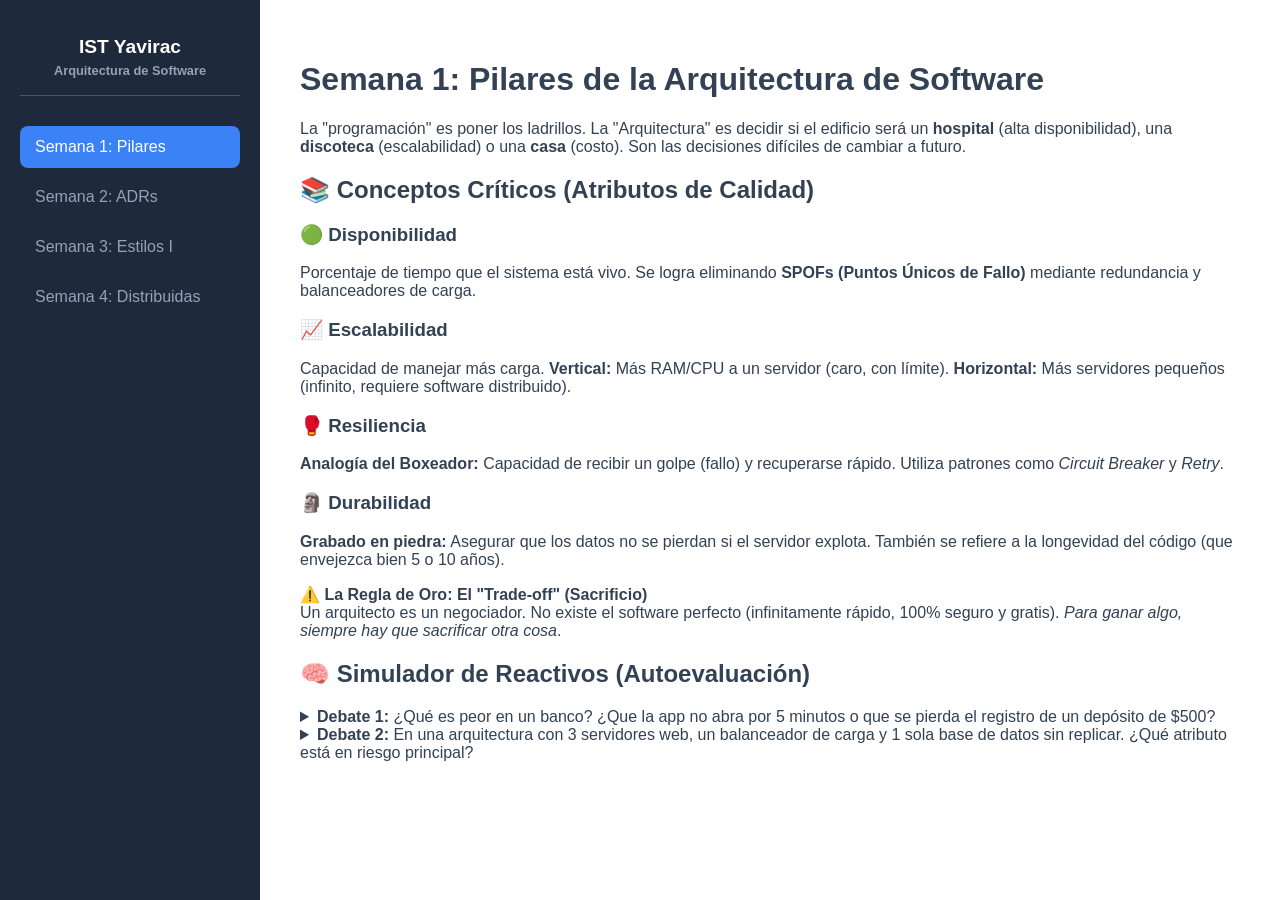
==== index.html @ a72ac3ec "Primera semana" ====
<!DOCTYPE html>
<html lang="es">

<head>
    <meta charset="UTF-8">
    <meta name="viewport" content="width=device-width, initial-scale=1.0">
    <title>Arquitectura de Software - IST Yavirac</title>
    <link rel="stylesheet" href="css/style.css">
</head>

<body>

    <div id="contenedor-sidebar"></div>

    <main class="contenido-principal" id="contenido-dinamico">
    </main>

    <script src="js/main.js"></script>
</body>

</html>
---- css/style.css ----
/* css/style.css */

:root {
    --bg-principal: #f4f6f9;
    --bg-sidebar: #1e293b;
    --texto-sidebar: #ffffff;
    --bg-contenido: #ffffff;
    --texto-principal: #334155;
    --color-primario: #3b82f6;
}

body {
    margin: 0;
    font-family: 'Segoe UI', Tahoma, Geneva, Verdana, sans-serif;
    background-color: var(--bg-principal);
    color: var(--texto-principal);
    display: flex;
    height: 100vh;
    overflow: hidden;
}

/* Estilos del Sidebar */
.sidebar {
    width: 260px;
    background-color: var(--bg-sidebar);
    color: var(--texto-sidebar);
    display: flex;
    flex-direction: column;
    padding: 20px;
    box-sizing: border-box;
    height: 100vh;
}

.sidebar h2 {
    font-size: 1.2rem;
    margin-bottom: 30px;
    text-align: center;
    border-bottom: 1px solid #475569;
    padding-bottom: 15px;
}

.menu-btn {
    background: none;
    border: none;
    color: #94a3b8;
    padding: 12px 15px;
    text-align: left;
    font-size: 1rem;
    cursor: pointer;
    border-radius: 8px;
    margin-bottom: 8px;
    transition: all 0.3s;
}

.menu-btn:hover,
.menu-btn.active {
    background-color: var(--color-primario);
    color: white;
}

/* Estilos del Área de Contenido */
.contenido-principal {
    flex: 1;
    padding: 40px;
    overflow-y: auto;
    background-color: var(--bg-contenido);
}

.seccion-semana {
    display: none;
}

.seccion-semana.active {
    display: block;
}
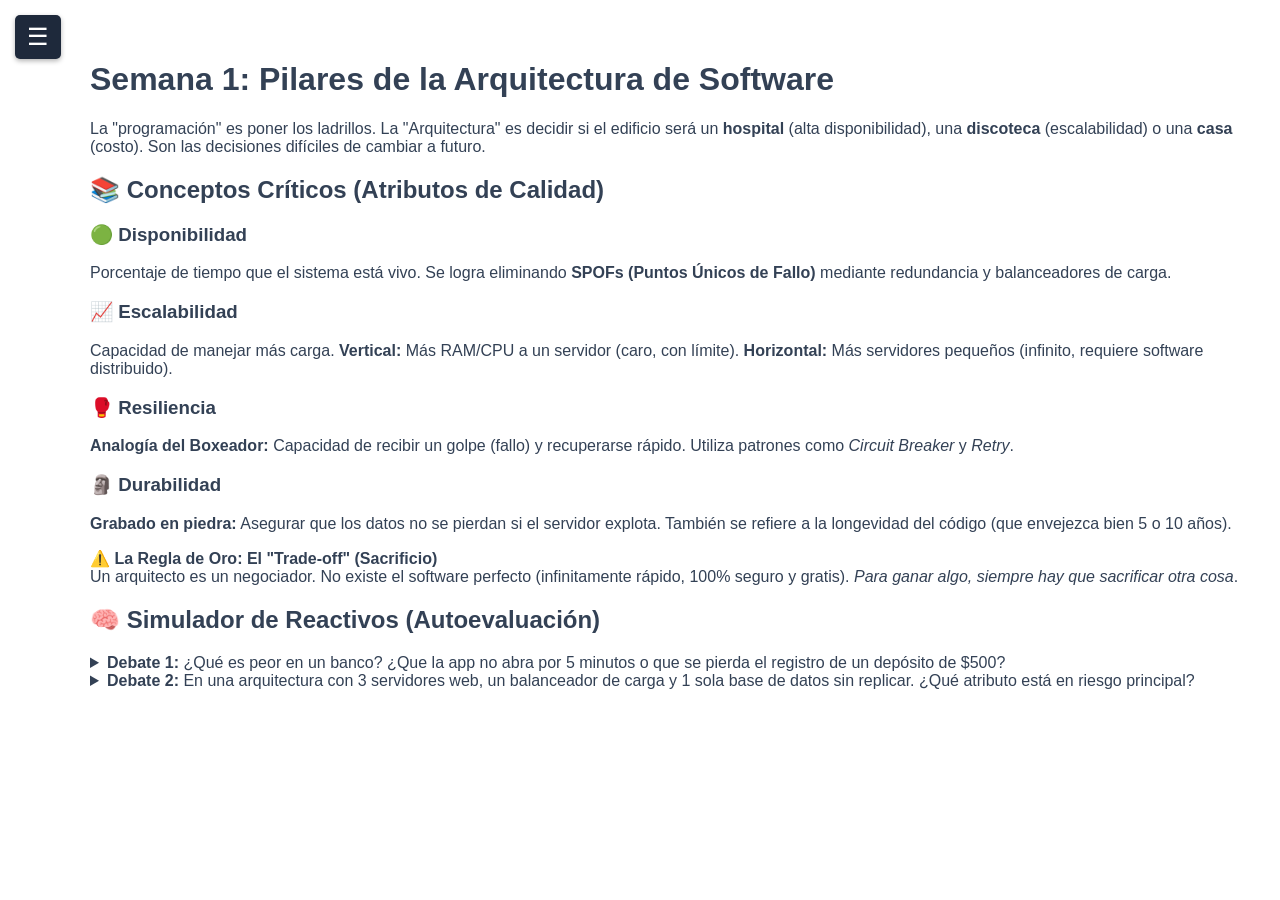
==== commit ca888886: "Act sidebar" ====
--- a/index.html
+++ b/index.html
@@ -9,9 +9,10 @@
 </head>
 
 <body>
-
+    <button id="btn-menu" class="btn-hamburguesa">☰</button>
+    
     <div id="contenedor-sidebar"></div>
-
+    
     <main class="contenido-principal" id="contenido-dinamico">
     </main>
 
--- a/css/style.css
+++ b/css/style.css
@@ -19,8 +19,15 @@
     overflow: hidden;
 }
 
-/* Estilos del Sidebar */
+/* =========================================
+   SIDEBAR (MENÚ LATERAL FLOTANTE)
+   ========================================= */
 .sidebar {
+    position: fixed;
+    /* 👈 Convertido en flotante: Ya no empuja al contenido principal */
+    top: 0;
+    left: -260px;
+    /* 👈 Inicia oculto a la izquierda por defecto */
     width: 260px;
     background-color: var(--bg-sidebar);
     color: var(--texto-sidebar);
@@ -29,6 +36,10 @@
     padding: 20px;
     box-sizing: border-box;
     height: 100vh;
+    z-index: 999;
+    /* Se sitúa por encima del contenido */
+    transition: left 0.3s ease-in-out;
+    /* Animación de deslizamiento suave */
 }
 
 .sidebar h2 {
@@ -58,10 +69,13 @@
     color: white;
 }
 
-/* Estilos del Área de Contenido */
+/* =========================================
+   ÁREA DE CONTENIDO PRINCIPAL
+   ========================================= */
 .contenido-principal {
     flex: 1;
-    padding: 40px;
+    /* 👈 Un colchón de 90px a la izquierda para que el botón estático no tape los títulos */
+    padding: 40px 40px 40px 90px;
     overflow-y: auto;
     background-color: var(--bg-contenido);
 }
@@ -72,4 +86,252 @@
 
 .seccion-semana.active {
     display: block;
+}
+
+/* =========================================
+   ESTILOS ESPECÍFICOS - SEMANA 2 (ADRs)
+   ========================================= */
+.adr-formato {
+    background-color: #ffffff;
+    border: 1px solid #cbd5e1;
+    border-radius: 8px;
+    padding: 20px;
+    margin-bottom: 30px;
+}
+
+.adr-seccion {
+    margin-bottom: 20px;
+    padding-left: 15px;
+    border-left: 3px solid #cbd5e1;
+}
+
+.adr-seccion:last-child {
+    margin-bottom: 0;
+}
+
+.adr-badge {
+    display: inline-block;
+    background-color: #e2e8f0;
+    color: #334155;
+    padding: 3px 10px;
+    border-radius: 4px;
+    font-size: 0.85rem;
+    font-weight: bold;
+    margin-bottom: 8px;
+}
+
+.adr-badge.decisivo {
+    background-color: #dbeafe;
+    color: #1d4ed8;
+    border-left: 3px solid #3b82f6;
+}
+
+.adr-real {
+    background-color: #f8fafc;
+    border: 1px dashed #94a3b8;
+    padding: 20px;
+    border-radius: 5px;
+}
+
+.adr-real h4 {
+    margin-top: 0;
+    color: #0f172a;
+}
+
+.adr-real h5 {
+    color: var(--color-primario);
+    margin-bottom: 5px;
+    border-bottom: 1px solid #e2e8f0;
+    padding-bottom: 5px;
+}
+
+/* =========================================
+   ESTILOS ESPECÍFICOS - SEMANA 3 (Estilos y Código)
+   ========================================= */
+.contenedor-tabla {
+    overflow-x: auto;
+    margin-bottom: 40px;
+}
+
+.tabla-arquitectura {
+    width: 100%;
+    border-collapse: collapse;
+    background-color: #ffffff;
+    border-radius: 8px;
+    overflow: hidden;
+    box-shadow: 0 1px 3px rgba(0, 0, 0, 0.1);
+}
+
+.tabla-arquitectura th,
+.tabla-arquitectura td {
+    padding: 15px;
+    text-align: left;
+    border-bottom: 1px solid #e2e8f0;
+}
+
+.tabla-arquitectura th {
+    background-color: #f8fafc;
+    font-weight: 600;
+    color: #475569;
+}
+
+.badge {
+    padding: 4px 8px;
+    border-radius: 12px;
+    font-size: 0.8rem;
+    font-weight: bold;
+}
+
+.badge.baja {
+    background-color: #dcfce7;
+    color: #166534;
+}
+
+.badge.media {
+    background-color: #fef08a;
+    color: #854d0e;
+}
+
+.badge.alta {
+    background-color: #fee2e2;
+    color: #991b1b;
+}
+
+.editor-codigo {
+    background-color: #1e1e1e;
+    border-radius: 8px;
+    overflow: hidden;
+    margin-top: 20px;
+    box-shadow: 0 4px 6px rgba(0, 0, 0, 0.3);
+}
+
+.editor-header {
+    background-color: #2d2d2d;
+    padding: 10px 15px;
+    display: flex;
+    align-items: center;
+    border-bottom: 1px solid #404040;
+}
+
+.editor-header .dot {
+    width: 12px;
+    height: 12px;
+    border-radius: 50%;
+    margin-right: 8px;
+}
+
+.dot.rojo {
+    background-color: #ff5f56;
+}
+
+.dot.amarillo {
+    background-color: #ffbd2e;
+}
+
+.dot.verde {
+    background-color: #27c93f;
+}
+
+.archivo-nombre {
+    color: #858585;
+    font-size: 0.9rem;
+    margin-left: 15px;
+    font-family: monospace;
+}
+
+.editor-codigo pre {
+    margin: 0;
+    padding: 20px;
+    overflow-x: auto;
+}
+
+.editor-codigo code {
+    font-family: 'Courier New', Courier, monospace;
+    font-size: 0.95rem;
+    line-height: 1.5;
+    color: #d4d4d4;
+}
+
+.keyword {
+    color: #569cd6;
+    font-weight: bold;
+}
+
+.clase {
+    color: #4ec9b0;
+}
+
+.funcion {
+    color: #dcdcaa;
+}
+
+.variable {
+    color: #9cdcfe;
+}
+
+.string {
+    color: #ce9178;
+}
+
+.comentario {
+    color: #6a9955;
+    font-style: italic;
+}
+
+.numero {
+    color: #b5cea8;
+}
+
+.built-in {
+    color: #4fc1ff;
+}
+
+.consola-salida {
+    background-color: #000000;
+    color: #a3a3a3;
+    padding: 15px 20px;
+    font-family: 'Courier New', Courier, monospace;
+    font-size: 0.9rem;
+    border-top: 1px dashed #404040;
+}
+
+/* ==========================================================
+   🍔 INTERFAZ DE CAPA FLOTANTE INMÓVIL (OVERLAY SYSTEM)
+   ========================================================== */
+
+/* El botón ahora se queda 100% quieto en la esquina superior izquierda siempre */
+.btn-hamburguesa {
+    position: fixed;
+    top: 15px;
+    left: 15px;
+    z-index: 1000;
+    /* Por encima de la barra lateral (999) */
+    background-color: var(--bg-sidebar);
+    color: white;
+    border: none;
+    padding: 8px 12px;
+    font-size: 1.5rem;
+    border-radius: 5px;
+    cursor: pointer;
+    box-shadow: 0 2px 5px rgba(0, 0, 0, 0.3);
+    transition: background-color 0.3s;
+}
+
+.btn-hamburguesa:hover {
+    background-color: var(--color-primario);
+}
+
+/* Cuando abres el menú, la barra entra de izquierda a derecha SIN mover el fondo */
+body.menu-activo .sidebar {
+    left: 0;
+    box-shadow: 5px 0 25px rgba(0, 0, 0, 0.3);
+    /* Sombra elegante sobre el contenido */
+}
+
+/* 📱 Ajuste adaptativo para pantallas muy pequeñas (Celulares) */
+@media (max-width: 768px) {
+    .contenido-principal {
+        /* En celulares, es mejor bajar el texto un poco para que el botón respire arriba */
+        padding: 80px 20px 20px 20px;
+    }
 }
